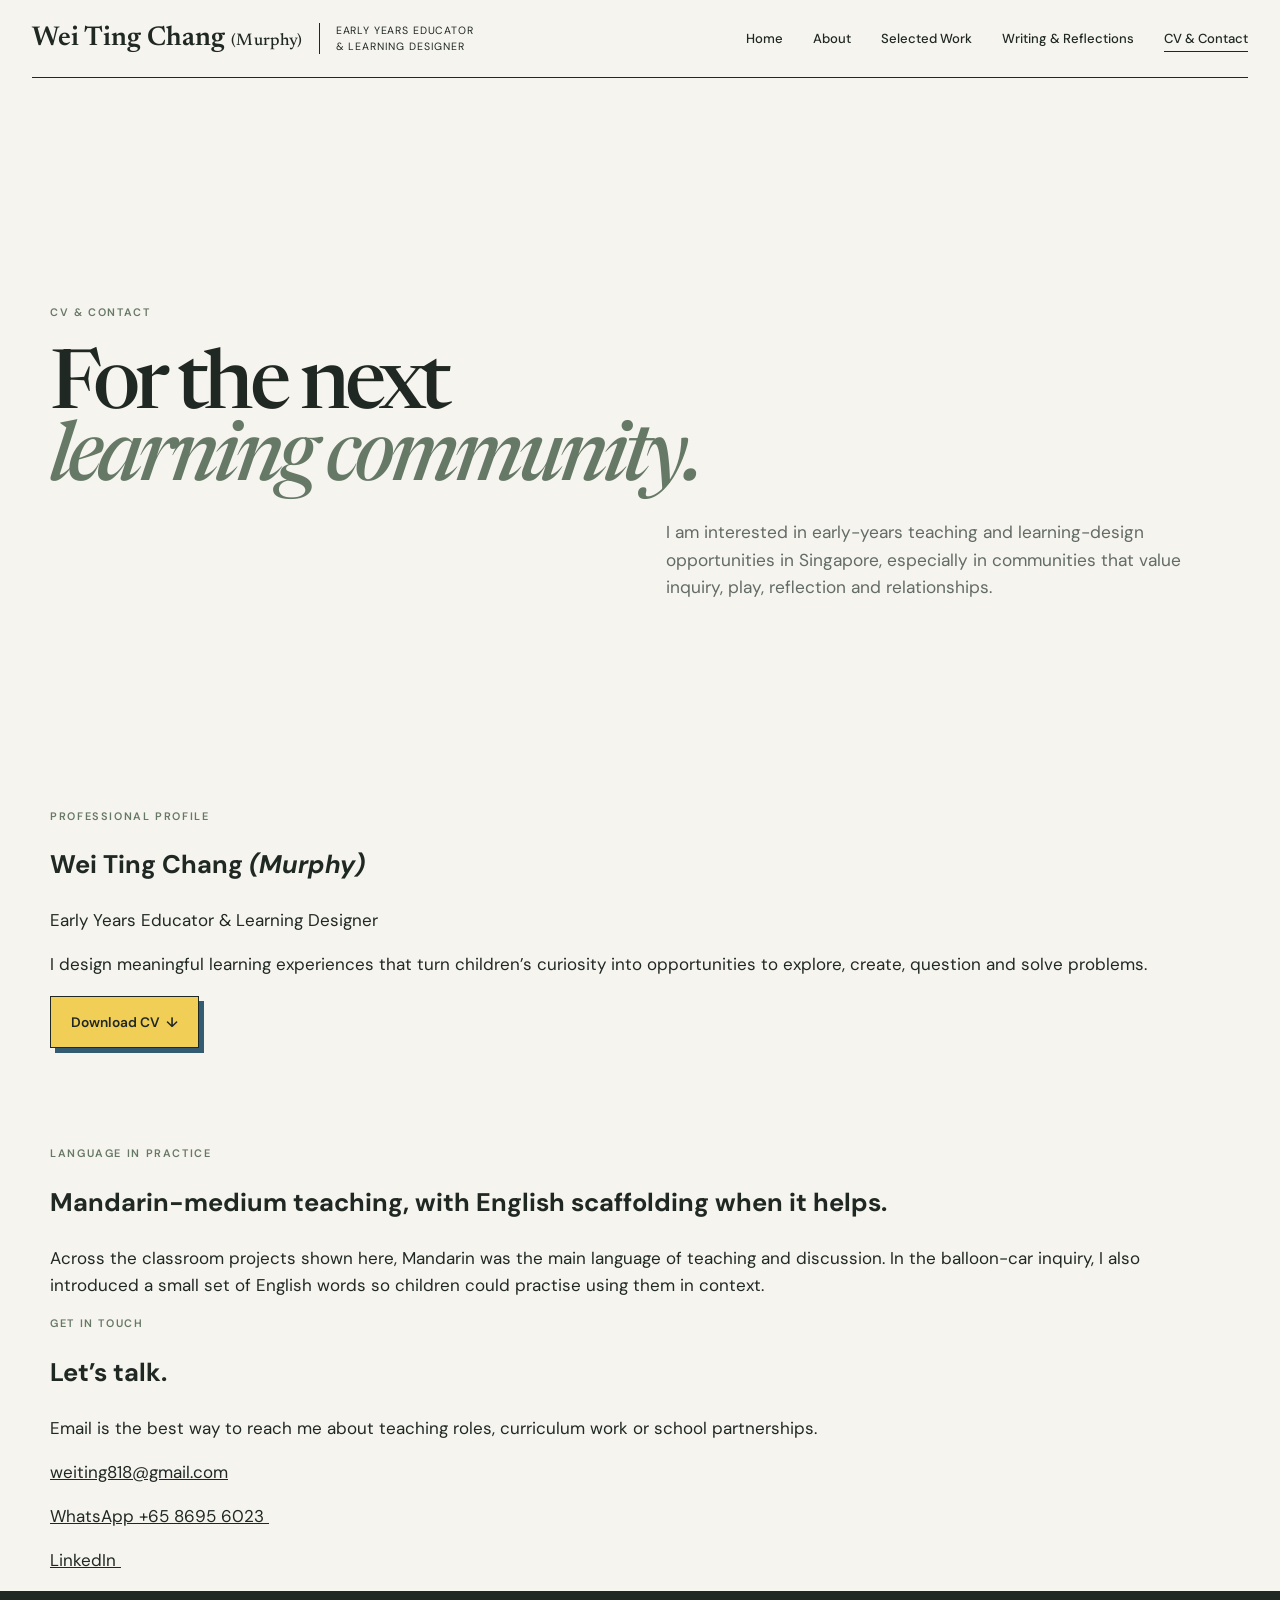
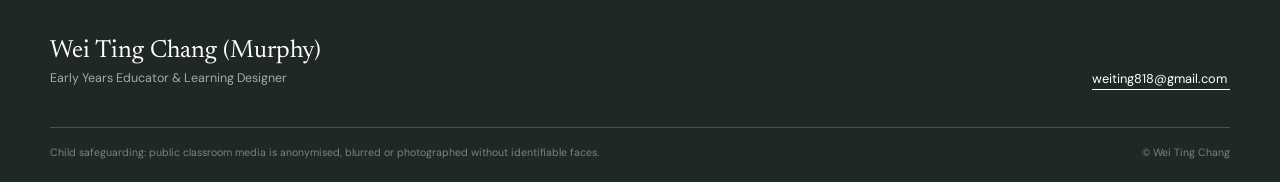
==== cv-contact.html @ 6008c0e2 "Publish reviewed portfolio website" ====
<!doctype html>
<html lang="en">
  <head>
    <meta charset="UTF-8" /><meta name="viewport" content="width=device-width, initial-scale=1.0" />
    <meta name="description" content="CV and contact details for Wei Ting Chang (Murphy), Early Years Educator and Learning Designer." />
    <title>CV &amp; Contact | Wei Ting Chang (Murphy)</title>
    <link rel="preconnect" href="https://fonts.googleapis.com" /><link rel="preconnect" href="https://fonts.gstatic.com" crossorigin />
    <link href="https://fonts.googleapis.com/css2?family=DM+Sans:wght@400;500;600&amp;family=Newsreader:opsz,wght@6..72,500;6..72,600&amp;display=swap" rel="stylesheet" /><link rel="stylesheet" href="work.css?v=20261008-2" /><link rel="stylesheet" href="sticky-nav.css?v=20260925-14" />
      <script src="mobile-nav.js?v=20260925-1" defer></script>
  </head>
  <body>
    <a class="skip-link" href="#main-content">Skip to main content</a>
    <header class="site-header"><a class="brand" href="index.html" aria-label="Wei Ting Chang, home"><span>Wei Ting Chang <i>(Murphy)</i></span><small>Early Years Educator<br />&amp; Learning Designer</small></a><nav class="desktop-nav" aria-label="Primary navigation"><a href="index.html">Home</a><a href="about.html">About</a><a href="work.html">Selected Work</a><a href="writing.html">Writing &amp; Reflections</a><a href="cv-contact.html" aria-current="page">CV &amp; Contact</a></nav><div class="mobile-nav"><button class="mobile-nav-toggle" type="button" aria-expanded="false" aria-controls="mobile-menu">Menu</button><button class="mobile-nav-overlay" type="button" aria-label="Close menu"></button><nav id="mobile-menu" aria-label="Mobile navigation" hidden><a href="index.html">Home</a><a href="about.html">About</a><a href="work.html">Selected Work</a><a href="writing.html">Writing &amp; Reflections</a><a href="cv-contact.html" aria-current="page">CV &amp; Contact</a></nav></div></header>
    <main id="main-content"><section class="work-hero page-shell"><p class="eyebrow">CV &amp; CONTACT</p><h1>For the next<br /><em>learning community.</em></h1><p class="hero-deck">I am interested in early-years teaching and learning-design opportunities in Singapore, especially in communities that value inquiry, play, reflection and relationships.</p></section><section class="case-study page-shell"><div class="case-copy"><p class="section-label">PROFESSIONAL PROFILE</p><h2>Wei Ting Chang <em>(Murphy)</em></h2><p>Early Years Educator &amp; Learning Designer</p><p>I design meaningful learning experiences that turn children’s curiosity into opportunities to explore, create, question and solve problems.</p><a class="paper-button" href="WEI_TING_CHANG_CV.pdf" download>Download CV <span class="download-arrow" aria-hidden="true">↓</span></a></div></section><section class="case-study page-shell cv-contact-section"><div class="case-copy"><p class="section-label">LANGUAGE IN PRACTICE</p><h2>Mandarin-medium teaching, with English scaffolding when it helps.</h2><p>Across the classroom projects shown here, Mandarin was the main language of teaching and discussion. In the balloon-car inquiry, I also introduced a small set of English words so children could practise using them in context.</p></div><div class="case-copy"><p class="section-label">GET IN TOUCH</p><h2>Let’s talk.</h2><p>Email is the best way to reach me about teaching roles, curriculum work or school partnerships.</p><p><a href="mailto:weiting818@gmail.com">weiting818@gmail.com</a></p><p><a href="https://wa.me/6586956023" target="_blank" rel="noreferrer">WhatsApp +65 8695 6023 <span aria-hidden="true">↗</span></a></p><p><a href="https://www.linkedin.com/in/wei-ting-chang-b0570837a" target="_blank" rel="noreferrer">LinkedIn <span aria-hidden="true">↗</span></a></p></div></section></main>
    <footer class="site-footer"><div class="page-shell footer-row"><div><p class="footer-name">Wei Ting Chang <span>(Murphy)</span></p><p>Early Years Educator &amp; Learning Designer</p></div><a href="mailto:weiting818@gmail.com">weiting818@gmail.com <span aria-hidden="true">↗</span></a></div><div class="page-shell footer-meta"><p>Child safeguarding: public classroom media is anonymised, blurred or photographed without identifiable faces.</p><p>© Wei Ting Chang</p></div></footer>
  </body>
</html>
---- work.css ----
:root{--paper:#f5f4ee;--ink:#202824;--muted:#626b66;--moss:#667866;--field:#e7ebe5;--blue:#335b72;--line:rgba(32,40,36,.25);--serif:"Newsreader",Georgia,serif;--sans:"DM Sans",Arial,sans-serif;--hand:"Caveat","Segoe Print",cursive}
*{box-sizing:border-box}html{scroll-behavior:smooth}body{margin:0;background:var(--paper);color:var(--ink);font:17px/1.6 var(--sans);text-rendering:optimizeLegibility}a{color:inherit}.page-shell{width:min(1180px,calc(100% - 64px));margin-inline:auto}.skip-link{position:fixed;z-index:10;top:12px;left:16px;padding:10px 14px;background:var(--ink);color:white;transform:translateY(-150%)}.skip-link:focus{transform:none}
/* Use one quiet, vector-like external-link mark everywhere. Text glyphs such as ↗ vary by platform. */
span[aria-hidden="true"]:only-child{display:inline-block;width:.82em;height:.82em;margin-inline-start:.16em;vertical-align:-.06em;font-size:0;background:currentColor;-webkit-mask:url("data:image/svg+xml,%3Csvg xmlns='http://www.w3.org/2000/svg' viewBox='0 0 24 24'%3E%3Cpath d='M5 19 19 5M9 5h10v10' fill='none' stroke='black' stroke-width='2.2' stroke-linecap='round' stroke-linejoin='round'/%3E%3C/svg%3E") center/contain no-repeat;mask:url("data:image/svg+xml,%3Csvg xmlns='http://www.w3.org/2000/svg' viewBox='0 0 24 24'%3E%3Cpath d='M5 19 19 5M9 5h10v10' fill='none' stroke='black' stroke-width='2.2' stroke-linecap='round' stroke-linejoin='round'/%3E%3C/svg%3E") center/contain no-repeat}
.download-arrow{display:inline!important;width:auto!important;height:auto!important;margin-inline-start:.2em!important;vertical-align:baseline!important;font-size:inherit!important;background:none!important;-webkit-mask:none!important;mask:none!important}
.site-header{width:min(1320px,calc(100% - 64px));min-height:76px;margin-inline:auto;display:flex;align-items:center;justify-content:space-between;border-bottom:1px solid var(--ink)}.brand{display:flex;align-items:center;gap:17px;text-decoration:none}.brand span{font:600 1.65rem/1 var(--serif)}.brand span i{color:var(--ink);font-size:.62em;font-style:normal;font-weight:500;letter-spacing:.02em}.brand small{padding-left:17px;border-left:1px solid var(--ink);font-size:.61rem;letter-spacing:.08em;line-height:1.25}.desktop-nav{display:flex;gap:28px;font-size:.76rem;font-weight:500}.desktop-nav a{text-decoration:none}.desktop-nav a[aria-current=page]{text-decoration:underline;text-underline-offset:8px}.mobile-nav{display:none}.eyebrow,.section-label{color:var(--moss);font-size:.68rem;font-weight:600;letter-spacing:.15em;line-height:1.4}
.work-hero{min-height:clamp(520px,calc(100svh - 76px),720px);display:flex;flex-direction:column;justify-content:center;padding:clamp(64px,7vw,96px) 0 70px}.work-hero h1{max-width:850px;margin:22px 0 22px;font:500 clamp(3.6rem,6.4vw,6.8rem)/.88 var(--serif);letter-spacing:-.06em}.work-hero h1 em{color:var(--moss);font-style:italic}.hero-deck{max-width:47ch;margin:0 0 0 auto;color:var(--muted);font-size:1.08rem}
.work-index{display:grid;gap:24px;padding-bottom:110px}.project-card{display:grid;grid-template-columns:minmax(0,1.15fr) minmax(280px,.85fr);gap:clamp(34px,7vw,96px);align-items:center;padding:28px;text-decoration:none;border:1px solid var(--line);background:rgba(231,235,229,.52)}.project-card--featured{background:var(--field);transition:transform 220ms ease,box-shadow 220ms ease}.project-card--featured:hover{transform:translateY(-5px);box-shadow:10px 10px 0 rgba(32,40,36,.13)}.project-card__image{padding:12px;background:#fff;transform:rotate(-1deg)}.project-card__image img{width:100%;aspect-ratio:1.7;object-fit:cover}.project-card__copy h2,.project-card--coming h2{margin:20px 0 14px;font:500 clamp(2.8rem,5vw,5.2rem)/.9 var(--serif);letter-spacing:-.055em}.project-card__copy>p:not(.section-label),.project-card--coming p:not(.section-label){max-width:48ch;color:var(--muted)}.project-link{display:inline-block;margin-top:18px;color:var(--moss);font-size:.78rem;font-weight:600;text-underline-offset:6px}.project-card--coming{grid-template-columns:1fr auto;min-height:190px;background:transparent}.project-card--coming h2{font-size:clamp(2.3rem,4vw,4.2rem)}.project-status{align-self:start;padding:8px 10px;border:1px solid var(--line);color:var(--muted);font-size:.64rem;font-weight:600;letter-spacing:.08em;text-transform:uppercase}
.case-hero{padding:clamp(64px,8vw,108px) 0 72px}.case-hero h1{max-width:900px;margin:24px 0 22px;font:500 clamp(3.8rem,6.8vw,7rem)/.86 var(--serif);letter-spacing:-.065em}.case-hero h1 em{color:var(--moss);font-style:italic}.case-hero .hero-deck{margin:0 0 28px}.case-meta{display:flex;flex-wrap:wrap;gap:9px 26px;padding:16px 0;border-top:1px solid var(--line);border-bottom:1px solid var(--line);color:var(--muted);font-size:.72rem}.case-cover{margin:52px 0 18px;padding:14px 14px 40px;background:#fff;box-shadow:12px 12px 0 var(--field);transform:rotate(-.7deg)}.case-cover img{width:100%;max-height:560px;object-fit:cover}.case-cover figcaption,.photo figcaption{margin-top:12px;font:1.25rem/1.1 var(--hand)}.case-back{font-size:.8rem;text-underline-offset:6px}
.case-section{display:grid;grid-template-columns:minmax(180px,.35fr) minmax(0,1fr);gap:clamp(44px,9vw,128px);padding:92px 0;border-top:1px solid var(--line)}.case-section>div:last-child>h2,.case-section--dark h2{max-width:800px;margin:0 0 24px;font:500 clamp(2.8rem,5vw,5.4rem)/.91 var(--serif);letter-spacing:-.055em}.case-section p{max-width:680px;color:var(--muted)}.field-note{margin:32px 0;padding:22px 24px;background:var(--field);border-left:3px solid var(--moss)}.field-note span,.problem-grid article>span{display:block;margin-bottom:10px;color:var(--moss);font-size:.62rem;font-weight:600;letter-spacing:.13em}.field-note p{margin:0}.video-frame{margin-top:36px;padding:12px;background:var(--ink);color:white}.video-frame video{display:block;width:100%;max-height:460px;background:#101513}.video-frame small{display:block;padding:10px 4px 0;color:rgba(255,255,255,.65);font-size:.66rem}.video-frame--light{background:var(--field);color:var(--ink)}.video-frame--light small{color:var(--muted)}.case-section--dark{display:block;max-width:none;padding:92px max(32px,calc((100% - 1180px)/2));background:var(--ink);color:white}.case-section--dark p{color:rgba(255,255,255,.7)}.case-section--dark .eyebrow{color:#c7d5c3}.air-sequence{display:flex;flex-wrap:wrap;align-items:center;gap:11px;margin:30px 0 34px;color:var(--moss);font:1.28rem var(--hand)}.air-sequence i{font-family:var(--sans);font-style:normal;color:var(--muted)}.photo{margin:34px 0;padding:12px 12px 34px;background:white;box-shadow:8px 8px 0 var(--field)}.photo img{width:100%;max-height:510px;object-fit:cover}.assembly-comparison,.problem-grid,.photo-grid{display:grid;grid-template-columns:repeat(2,minmax(0,1fr));gap:22px;margin:34px 0}.assembly-comparison figure,.problem-grid article{margin:0}.comparison-image{padding:10px;background:#fff}.comparison-image img{width:100%;aspect-ratio:1.35;object-fit:cover}.assembly-comparison figcaption{padding-top:13px}.assembly-comparison figcaption span{display:block;color:var(--moss);font-size:.6rem;font-weight:600;letter-spacing:.12em}.assembly-comparison figcaption strong{display:block;margin-top:5px;font:500 1.25rem/1.1 var(--serif)}.assembly-comparison figcaption p{margin:9px 0 0;font-size:.85rem}.problem-grid article{padding:22px;background:var(--field)}.problem-grid h3{margin:0 0 12px;font:500 2rem/1 var(--serif)}.problem-grid p{margin-bottom:0}.photo-grid{align-items:start}.photo-grid .photo{margin:0}.evidence-list--bullets{padding:0 0 0 22px}.evidence-list--bullets li{margin-bottom:13px;color:var(--muted)}.case-quote{max-width:690px;margin:42px 0;padding:24px 28px;border-left:3px solid var(--moss);font:italic 1.5rem/1.2 var(--serif)}.case-note{padding-top:20px;border-top:1px solid var(--line);font-size:.75rem!important}
.next-step{padding:86px 0 122px;border-top:1px solid var(--line)}.next-step h2{max-width:800px;margin:24px 0 32px;font:500 clamp(2.8rem,4.5vw,5rem)/.95 var(--serif);letter-spacing:-.05em}.paper-button{display:inline-block;padding:14px 20px;background:#f1cf57;border:1px solid var(--ink);box-shadow:5px 5px 0 var(--blue);font-size:.86rem;font-weight:600;text-decoration:none}
.site-footer{padding:48px 0 20px;background:var(--ink);color:white}.footer-row{display:flex;justify-content:space-between;gap:48px;align-items:end;padding-bottom:38px}.footer-row p{margin:0;color:rgba(255,255,255,.6);font-size:.78rem}.footer-name{margin-bottom:5px!important;color:#fff!important;font:1.55rem var(--serif)!important}.footer-row a{font-size:.8rem;text-underline-offset:6px}.footer-meta{display:flex;justify-content:space-between;gap:36px;padding-top:17px;border-top:1px solid rgba(255,255,255,.19);color:rgba(255,255,255,.42);font-size:.66rem}.footer-meta p{margin:0}
@media(max-width:760px){.page-shell,.site-header{width:calc(100% - 32px)}.site-header{min-height:74px}.brand small,.desktop-nav{display:none}.mobile-nav{display:block}.work-hero{padding:58px 0 62px}.work-hero h1{font-size:clamp(2.75rem,11vw,4.35rem);line-height:.94}.hero-deck{margin:0;font-size:1rem;line-height:1.55}.project-card,.project-card--coming{grid-template-columns:1fr;padding:20px}.project-card--coming{min-height:0}.project-status{justify-self:start}.project-card__copy h2,.project-card--coming h2{font-size:clamp(2rem,8vw,3rem);line-height:.98}.case-hero{padding:54px 0 54px}.case-hero h1{font-size:clamp(2.75rem,11vw,4.45rem);line-height:.94}.case-cover{margin-top:32px}.case-section{grid-template-columns:1fr;gap:20px;padding:54px 0}.case-section>div:last-child>h2,.case-section--dark h2{font-size:clamp(2.05rem,8vw,2.85rem)}.case-section--dark{padding:54px 16px}.assembly-comparison,.problem-grid,.photo-grid{grid-template-columns:1fr}.air-sequence{gap:8px}.case-meta{gap:8px 16px}.next-step{padding:58px 0 70px}.next-step h2{font-size:clamp(2.05rem,8vw,2.8rem)}.footer-row,.footer-meta{flex-direction:column;align-items:flex-start;gap:22px}}

/* Desktop case hero: keep each case overview readable in one opening screen. */
@media(min-width:761px){
  .case-hero{
    min-height:min(650px,calc(100svh - 76px));
    display:grid;
    grid-template-columns:minmax(0,1fr) minmax(360px,.92fr);
    column-gap:clamp(42px,6vw,88px);
    align-items:center;
    padding:clamp(52px,6vw,78px) 0 56px;
  }
  .case-hero>.eyebrow,.case-hero>h1,.case-hero>.hero-deck,.case-hero>.case-meta,.case-hero>.case-back{grid-column:1}
  .case-hero>.case-cover{grid-column:2;grid-row:1 / span 5;align-self:center;width:100%;max-width:none;margin:0}
  .case-hero h1{font-size:clamp(3.4rem,6vw,6rem)}
  .case-hero .hero-deck{max-width:52ch}
  .case-cover{padding:10px 10px 28px;transform:rotate(-.35deg)}
  .case-cover img{max-height:min(45vh,440px)}
}

/* Professional learning: a quiet editorial list rather than certificate tiles. */
.professional-learning{padding:88px 0 104px;border-top:1px solid var(--line)}
.professional-learning__intro{display:grid;grid-template-columns:minmax(180px,.38fr) minmax(0,1fr);column-gap:clamp(44px,9vw,128px);align-items:end;margin-bottom:48px}
.professional-learning__intro h2{max-width:760px;margin:0 0 18px;font:500 clamp(2.8rem,5vw,5.2rem)/.92 var(--serif);letter-spacing:-.055em}
.professional-learning__intro h2 em{color:var(--moss);font-style:italic}
.professional-learning__intro>p:last-child{max-width:48ch;margin:0;color:var(--muted)}
.learning-list{border-top:1px solid var(--line)}
.learning-item{display:grid;grid-template-columns:minmax(48px,.22fr) minmax(0,1fr);gap:clamp(24px,5vw,72px);padding:30px 0 34px;border-bottom:1px solid var(--line)}
.learning-item__index{margin:4px 0 0;color:var(--moss);font:600 .7rem var(--sans);letter-spacing:.12em}
.learning-item h3{margin:0 0 8px;font:500 clamp(1.5rem,2.2vw,2.2rem)/1.05 var(--serif);letter-spacing:-.025em}
.learning-item__meta{margin:0 0 15px;color:var(--muted);font-size:.78rem}
.learning-item ul{display:flex;flex-wrap:wrap;gap:6px 28px;margin:0;padding:0;list-style:none;color:var(--muted);font-size:.86rem}
.learning-item li{max-width:31ch;position:relative;padding-left:15px}
.learning-item li::before{content:'•';position:absolute;left:0;color:var(--moss)}
.cv-contact-section{padding-top:88px}
@media(max-width:760px){
  .professional-learning{padding:64px 0 76px}
  .professional-learning__intro{display:block;margin-bottom:34px}
  .professional-learning__intro h2{font-size:clamp(2.4rem,10vw,3.4rem);margin-top:16px}
  .learning-item{grid-template-columns:34px minmax(0,1fr);gap:12px;padding:24px 0 28px}
  .learning-item h3{font-size:1.55rem}
  .learning-item ul{display:block;font-size:.86rem}
  .learning-item li{margin-top:7px}
  .cv-contact-section{padding-top:56px}
}
---- sticky-nav.css ----
/* Keep the shared portfolio navigation visible while reading long pages. */
.site-header {
  position: sticky;
  top: 0;
  z-index: 50;
  background: var(--paper);
}

/* Shared header scale: keep every section of the portfolio in the same visual system. */
.site-header,
.fruit-story .site-header {
  width: min(1280px, calc(100% - 64px)) !important;
  min-height: 78px !important;
  margin-inline: auto !important;
  display: flex;
  align-items: center;
  justify-content: space-between;
  padding-inline: 0 !important;
  border-bottom: 1px solid var(--ink) !important;
  box-shadow: none;
  overflow: visible;
  isolation: isolate;
}
.site-header::before { content:""; position:absolute; z-index:-1; inset:0 -100vw; background:var(--paper); pointer-events:none; }
.site-header .brand { display: flex; align-items: center; gap: 16px; text-decoration: none; }
.site-header .brand span { font: 600 1.7rem/1 var(--serif); }
.site-header .brand span i { color: var(--ink); font-size: .62em; font-style: normal; font-weight: 500; letter-spacing: .02em; }
.site-header .brand small { padding-left: 16px; border-left: 1px solid var(--ink); color: inherit; font-size: .66rem; letter-spacing: .08em; line-height: 1.45; text-transform: uppercase; }
.site-header .desktop-nav { display: flex; align-items: center; gap: 30px; flex: 0 0 auto; white-space: nowrap; font-size: .82rem; font-weight: 500; line-height: 1; }
.site-header .desktop-nav a { display: inline-flex; align-items: center; min-height: 32px; font-size: inherit; letter-spacing: 0; text-decoration-thickness: 1px; text-underline-offset: 8px; }
.site-header .mobile-nav { display: none; }

@media(max-width:920px){
  body { padding-top:76px; }
  .site-header,
  .fruit-story .site-header { position:fixed !important; top:0; left:16px; right:16px; width:auto !important; min-height: 76px !important; margin-inline:0 !important; padding-inline: 0 !important; }
  .site-header .brand small,.site-header .desktop-nav { display:none; }
  .site-header .brand span { font-size:1.42rem; }
  .site-header .mobile-nav { position:relative; display:block; }
  .site-header .mobile-nav-toggle { position:relative; z-index:72; display:inline-flex; align-items:center; justify-content:center; min-width:88px; min-height:44px; padding:0 14px; cursor:pointer; border:1px solid var(--ink); background:var(--paper); color:var(--ink); font:600 .78rem/1 var(--sans); letter-spacing:.05em; text-transform:uppercase; touch-action:manipulation; -webkit-tap-highlight-color:transparent; }
  .site-header .mobile-nav-toggle:focus-visible { outline:2px solid var(--moss); outline-offset:3px; }
  .site-header .mobile-nav-overlay { position:fixed; z-index:60; inset:0; display:block; width:100%; height:100%; padding:0; border:0; background:rgba(32,40,36,.22); opacity:0; pointer-events:none; cursor:default; transition:opacity 180ms ease; }
  .site-header .mobile-nav nav { position:fixed; z-index:70; inset:0 0 0 auto; width:min(68vw,420px); height:100dvh; display:flex; flex-direction:column; align-items:stretch; gap:4px; overflow-y:auto; overscroll-behavior:contain; padding:calc(96px + env(safe-area-inset-top)) 24px calc(32px + env(safe-area-inset-bottom)); background:var(--paper); border-left:1px solid var(--ink); box-shadow:-16px 0 32px rgba(32,40,36,.12); }
  .site-header .mobile-nav nav[hidden], .site-header .mobile-nav-overlay[hidden] { display:none !important; }
  .site-header .mobile-nav.is-open .mobile-nav-overlay { opacity:1; pointer-events:auto; }
  .site-header .mobile-nav.is-open .mobile-nav-toggle { position:fixed; z-index:72; top:calc(14px + env(safe-area-inset-top)); right:16px; min-width:52px; width:52px; padding:0; font-size:0; }
  .site-header .mobile-nav.is-open .mobile-nav-toggle::after { content:"×"; font:400 2.2rem/1 var(--sans); }
  .site-header .mobile-nav nav a { position:relative; display:flex; align-items:center; min-height:48px; padding:11px 10px; border-bottom:1px solid var(--line); background:transparent; color:var(--ink); font:500 1.08rem/1.15 var(--sans); letter-spacing:-.015em; text-decoration:none; touch-action:manipulation; -webkit-tap-highlight-color:transparent; transition:background 180ms ease, color 180ms ease, padding-left 180ms ease; }
  .site-header .mobile-nav nav a:focus-visible,.site-header .mobile-nav nav a:hover { padding-left:18px; background:linear-gradient(90deg,rgba(231,235,229,.96),rgba(231,235,229,0)); color:var(--ink); outline:2px solid var(--moss); outline-offset:-2px; }
  .site-header .mobile-nav nav a[aria-current="page"] { color:var(--moss); }
  .site-header .mobile-nav nav a:active { padding-left:14px; }
}

@media(max-width:920px){ html.menu-is-open, html.menu-is-open body { overflow:hidden; } }
@media(prefers-reduced-motion:reduce){ .site-header .mobile-nav-overlay { transition:none; } }

/* Shared page-entry motion for pages that do not use the Home/About scripts. */
@keyframes portfolio-page-enter { from { opacity: 0; transform: translateY(18px); } to { opacity: 1; transform: translateY(0); } }
.work-hero,.case-hero,.notebook-hero,.post-shell { animation: portfolio-page-enter 720ms cubic-bezier(.2,.8,.25,1) both; }
@media(prefers-reduced-motion:reduce){.work-hero,.case-hero,.notebook-hero,.post-shell{animation:none}}
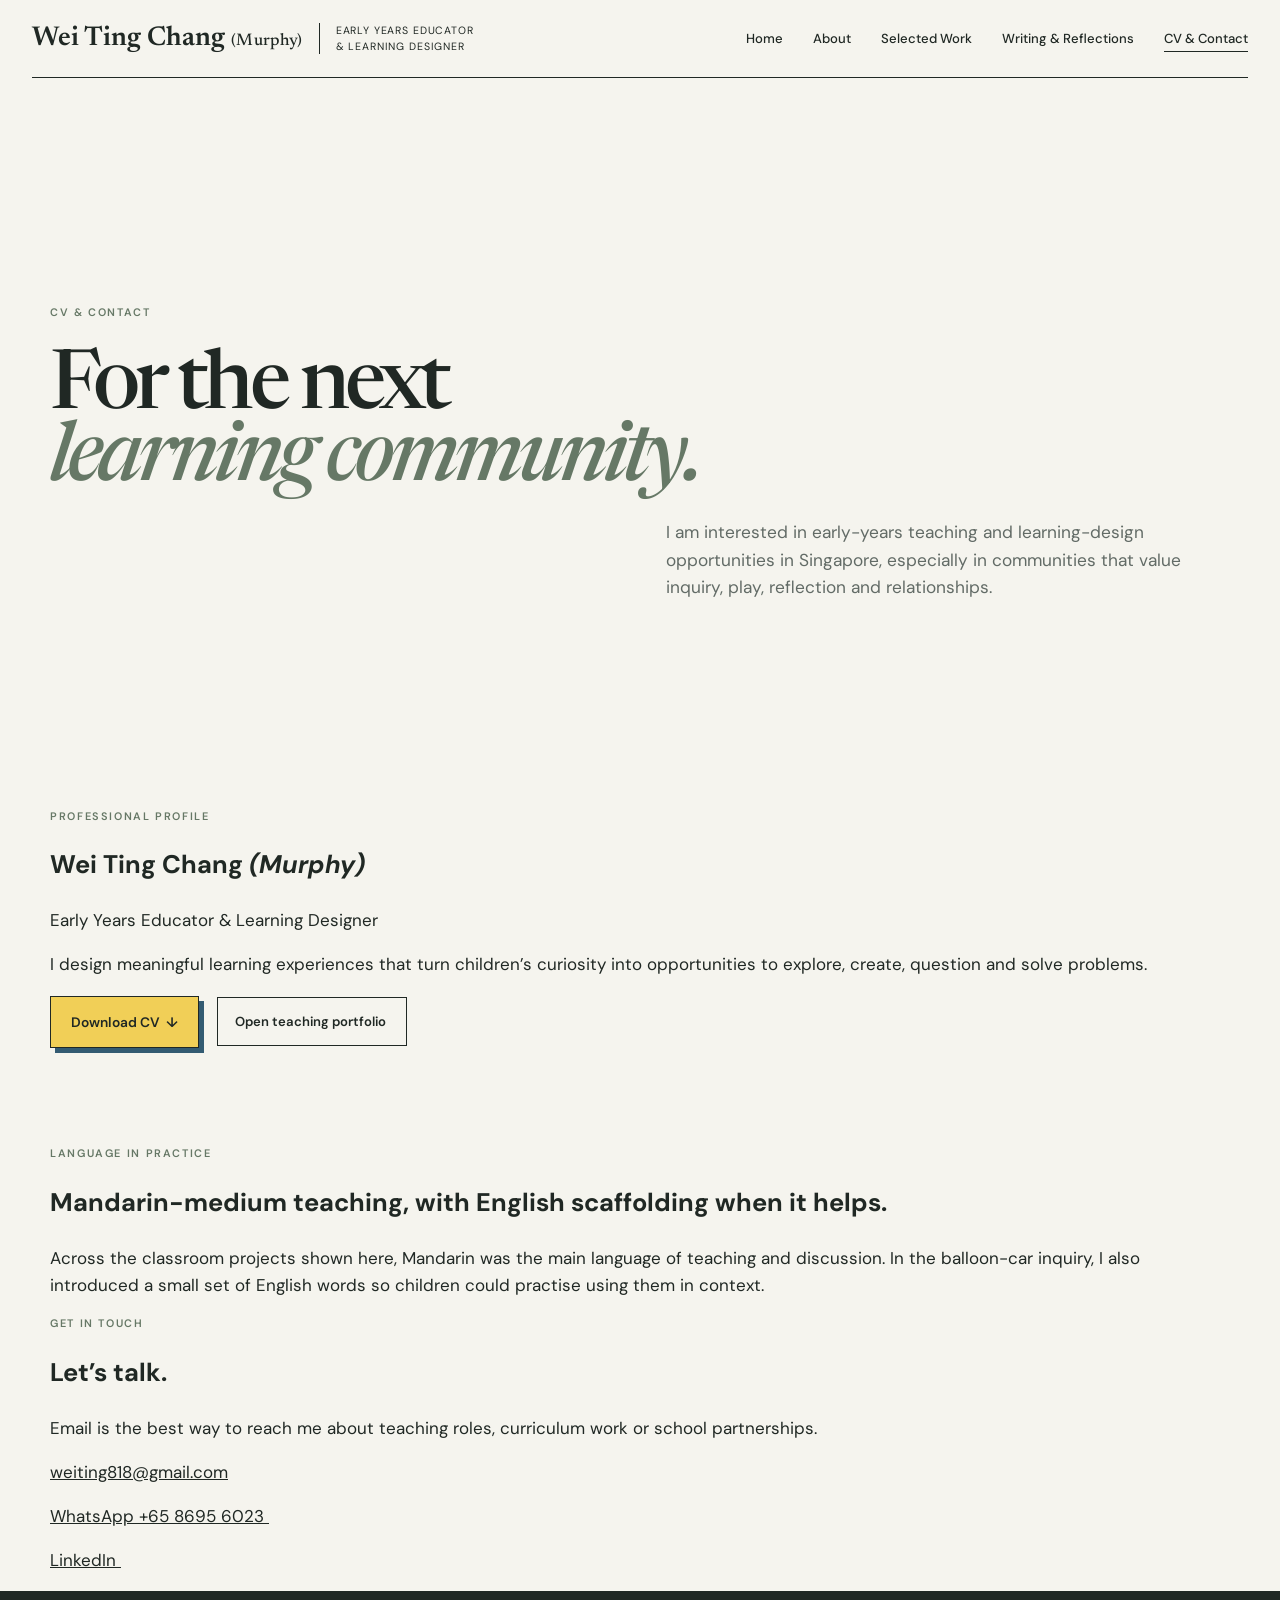
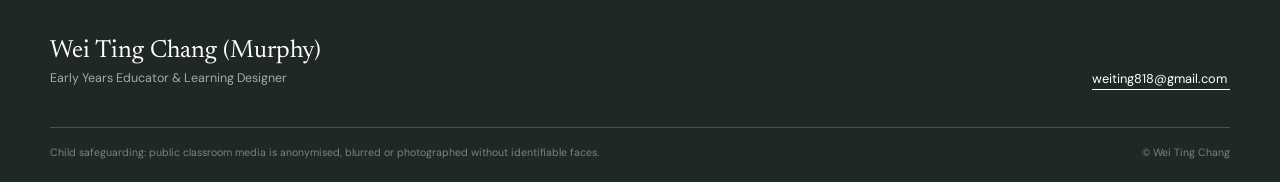
==== commit dad3c090: "Update CV and refine writing page layout" ====
--- a/cv-contact.html
+++ b/cv-contact.html
@@ -11,7 +11,7 @@
   <body>
     <a class="skip-link" href="#main-content">Skip to main content</a>
     <header class="site-header"><a class="brand" href="index.html" aria-label="Wei Ting Chang, home"><span>Wei Ting Chang <i>(Murphy)</i></span><small>Early Years Educator<br />&amp; Learning Designer</small></a><nav class="desktop-nav" aria-label="Primary navigation"><a href="index.html">Home</a><a href="about.html">About</a><a href="work.html">Selected Work</a><a href="writing.html">Writing &amp; Reflections</a><a href="cv-contact.html" aria-current="page">CV &amp; Contact</a></nav><div class="mobile-nav"><button class="mobile-nav-toggle" type="button" aria-expanded="false" aria-controls="mobile-menu">Menu</button><button class="mobile-nav-overlay" type="button" aria-label="Close menu"></button><nav id="mobile-menu" aria-label="Mobile navigation" hidden><a href="index.html">Home</a><a href="about.html">About</a><a href="work.html">Selected Work</a><a href="writing.html">Writing &amp; Reflections</a><a href="cv-contact.html" aria-current="page">CV &amp; Contact</a></nav></div></header>
-    <main id="main-content"><section class="work-hero page-shell"><p class="eyebrow">CV &amp; CONTACT</p><h1>For the next<br /><em>learning community.</em></h1><p class="hero-deck">I am interested in early-years teaching and learning-design opportunities in Singapore, especially in communities that value inquiry, play, reflection and relationships.</p></section><section class="case-study page-shell"><div class="case-copy"><p class="section-label">PROFESSIONAL PROFILE</p><h2>Wei Ting Chang <em>(Murphy)</em></h2><p>Early Years Educator &amp; Learning Designer</p><p>I design meaningful learning experiences that turn children’s curiosity into opportunities to explore, create, question and solve problems.</p><a class="paper-button" href="WEI_TING_CHANG_CV.pdf" download>Download CV <span class="download-arrow" aria-hidden="true">↓</span></a></div></section><section class="case-study page-shell cv-contact-section"><div class="case-copy"><p class="section-label">LANGUAGE IN PRACTICE</p><h2>Mandarin-medium teaching, with English scaffolding when it helps.</h2><p>Across the classroom projects shown here, Mandarin was the main language of teaching and discussion. In the balloon-car inquiry, I also introduced a small set of English words so children could practise using them in context.</p></div><div class="case-copy"><p class="section-label">GET IN TOUCH</p><h2>Let’s talk.</h2><p>Email is the best way to reach me about teaching roles, curriculum work or school partnerships.</p><p><a href="mailto:weiting818@gmail.com">weiting818@gmail.com</a></p><p><a href="https://wa.me/6586956023" target="_blank" rel="noreferrer">WhatsApp +65 8695 6023 <span aria-hidden="true">↗</span></a></p><p><a href="https://www.linkedin.com/in/wei-ting-chang-b0570837a" target="_blank" rel="noreferrer">LinkedIn <span aria-hidden="true">↗</span></a></p></div></section></main>
+    <main id="main-content"><section class="work-hero page-shell"><p class="eyebrow">CV &amp; CONTACT</p><h1>For the next<br /><em>learning community.</em></h1><p class="hero-deck">I am interested in early-years teaching and learning-design opportunities in Singapore, especially in communities that value inquiry, play, reflection and relationships.</p></section><section class="case-study page-shell"><div class="case-copy"><p class="section-label">PROFESSIONAL PROFILE</p><h2>Wei Ting Chang <em>(Murphy)</em></h2><p>Early Years Educator &amp; Learning Designer</p><p>I design meaningful learning experiences that turn children’s curiosity into opportunities to explore, create, question and solve problems.</p><div class="profile-actions"><a class="paper-button" href="WEI_TING_CHANG_CV.pdf" download>Download CV <span class="download-arrow" aria-hidden="true">↓</span></a><a class="portfolio-link" href="Murphy_Chang_Teaching_Portfolio.pdf" target="_blank" rel="noreferrer">Open teaching portfolio <span aria-hidden="true">↗</span></a></div></div></section><section class="case-study page-shell cv-contact-section"><div class="case-copy"><p class="section-label">LANGUAGE IN PRACTICE</p><h2>Mandarin-medium teaching, with English scaffolding when it helps.</h2><p>Across the classroom projects shown here, Mandarin was the main language of teaching and discussion. In the balloon-car inquiry, I also introduced a small set of English words so children could practise using them in context.</p></div><div class="case-copy"><p class="section-label">GET IN TOUCH</p><h2>Let’s talk.</h2><p>Email is the best way to reach me about teaching roles, curriculum work or school partnerships.</p><p><a href="mailto:weiting818@gmail.com">weiting818@gmail.com</a></p><p><a href="https://wa.me/6586956023" target="_blank" rel="noreferrer">WhatsApp +65 8695 6023 <span aria-hidden="true">↗</span></a></p><p><a href="https://www.linkedin.com/in/wei-ting-chang-b0570837a" target="_blank" rel="noreferrer">LinkedIn <span aria-hidden="true">↗</span></a></p></div></section></main>
     <footer class="site-footer"><div class="page-shell footer-row"><div><p class="footer-name">Wei Ting Chang <span>(Murphy)</span></p><p>Early Years Educator &amp; Learning Designer</p></div><a href="mailto:weiting818@gmail.com">weiting818@gmail.com <span aria-hidden="true">↗</span></a></div><div class="page-shell footer-meta"><p>Child safeguarding: public classroom media is anonymised, blurred or photographed without identifiable faces.</p><p>© Wei Ting Chang</p></div></footer>
   </body>
 </html>
--- a/work.css
+++ b/work.css
@@ -9,6 +9,7 @@
 .case-hero{padding:clamp(64px,8vw,108px) 0 72px}.case-hero h1{max-width:900px;margin:24px 0 22px;font:500 clamp(3.8rem,6.8vw,7rem)/.86 var(--serif);letter-spacing:-.065em}.case-hero h1 em{color:var(--moss);font-style:italic}.case-hero .hero-deck{margin:0 0 28px}.case-meta{display:flex;flex-wrap:wrap;gap:9px 26px;padding:16px 0;border-top:1px solid var(--line);border-bottom:1px solid var(--line);color:var(--muted);font-size:.72rem}.case-cover{margin:52px 0 18px;padding:14px 14px 40px;background:#fff;box-shadow:12px 12px 0 var(--field);transform:rotate(-.7deg)}.case-cover img{width:100%;max-height:560px;object-fit:cover}.case-cover figcaption,.photo figcaption{margin-top:12px;font:1.25rem/1.1 var(--hand)}.case-back{font-size:.8rem;text-underline-offset:6px}
 .case-section{display:grid;grid-template-columns:minmax(180px,.35fr) minmax(0,1fr);gap:clamp(44px,9vw,128px);padding:92px 0;border-top:1px solid var(--line)}.case-section>div:last-child>h2,.case-section--dark h2{max-width:800px;margin:0 0 24px;font:500 clamp(2.8rem,5vw,5.4rem)/.91 var(--serif);letter-spacing:-.055em}.case-section p{max-width:680px;color:var(--muted)}.field-note{margin:32px 0;padding:22px 24px;background:var(--field);border-left:3px solid var(--moss)}.field-note span,.problem-grid article>span{display:block;margin-bottom:10px;color:var(--moss);font-size:.62rem;font-weight:600;letter-spacing:.13em}.field-note p{margin:0}.video-frame{margin-top:36px;padding:12px;background:var(--ink);color:white}.video-frame video{display:block;width:100%;max-height:460px;background:#101513}.video-frame small{display:block;padding:10px 4px 0;color:rgba(255,255,255,.65);font-size:.66rem}.video-frame--light{background:var(--field);color:var(--ink)}.video-frame--light small{color:var(--muted)}.case-section--dark{display:block;max-width:none;padding:92px max(32px,calc((100% - 1180px)/2));background:var(--ink);color:white}.case-section--dark p{color:rgba(255,255,255,.7)}.case-section--dark .eyebrow{color:#c7d5c3}.air-sequence{display:flex;flex-wrap:wrap;align-items:center;gap:11px;margin:30px 0 34px;color:var(--moss);font:1.28rem var(--hand)}.air-sequence i{font-family:var(--sans);font-style:normal;color:var(--muted)}.photo{margin:34px 0;padding:12px 12px 34px;background:white;box-shadow:8px 8px 0 var(--field)}.photo img{width:100%;max-height:510px;object-fit:cover}.assembly-comparison,.problem-grid,.photo-grid{display:grid;grid-template-columns:repeat(2,minmax(0,1fr));gap:22px;margin:34px 0}.assembly-comparison figure,.problem-grid article{margin:0}.comparison-image{padding:10px;background:#fff}.comparison-image img{width:100%;aspect-ratio:1.35;object-fit:cover}.assembly-comparison figcaption{padding-top:13px}.assembly-comparison figcaption span{display:block;color:var(--moss);font-size:.6rem;font-weight:600;letter-spacing:.12em}.assembly-comparison figcaption strong{display:block;margin-top:5px;font:500 1.25rem/1.1 var(--serif)}.assembly-comparison figcaption p{margin:9px 0 0;font-size:.85rem}.problem-grid article{padding:22px;background:var(--field)}.problem-grid h3{margin:0 0 12px;font:500 2rem/1 var(--serif)}.problem-grid p{margin-bottom:0}.photo-grid{align-items:start}.photo-grid .photo{margin:0}.evidence-list--bullets{padding:0 0 0 22px}.evidence-list--bullets li{margin-bottom:13px;color:var(--muted)}.case-quote{max-width:690px;margin:42px 0;padding:24px 28px;border-left:3px solid var(--moss);font:italic 1.5rem/1.2 var(--serif)}.case-note{padding-top:20px;border-top:1px solid var(--line);font-size:.75rem!important}
 .next-step{padding:86px 0 122px;border-top:1px solid var(--line)}.next-step h2{max-width:800px;margin:24px 0 32px;font:500 clamp(2.8rem,4.5vw,5rem)/.95 var(--serif);letter-spacing:-.05em}.paper-button{display:inline-block;padding:14px 20px;background:#f1cf57;border:1px solid var(--ink);box-shadow:5px 5px 0 var(--blue);font-size:.86rem;font-weight:600;text-decoration:none}
+.profile-actions{display:flex;flex-wrap:wrap;align-items:center;gap:18px;margin-top:8px}.portfolio-link{display:inline-block;padding:13px 17px;border:1px solid var(--ink);font-size:.82rem;font-weight:600;text-decoration:none}.portfolio-link:hover{background:var(--moss);color:var(--paper)}
 .site-footer{padding:48px 0 20px;background:var(--ink);color:white}.footer-row{display:flex;justify-content:space-between;gap:48px;align-items:end;padding-bottom:38px}.footer-row p{margin:0;color:rgba(255,255,255,.6);font-size:.78rem}.footer-name{margin-bottom:5px!important;color:#fff!important;font:1.55rem var(--serif)!important}.footer-row a{font-size:.8rem;text-underline-offset:6px}.footer-meta{display:flex;justify-content:space-between;gap:36px;padding-top:17px;border-top:1px solid rgba(255,255,255,.19);color:rgba(255,255,255,.42);font-size:.66rem}.footer-meta p{margin:0}
 @media(max-width:760px){.page-shell,.site-header{width:calc(100% - 32px)}.site-header{min-height:74px}.brand small,.desktop-nav{display:none}.mobile-nav{display:block}.work-hero{padding:58px 0 62px}.work-hero h1{font-size:clamp(2.75rem,11vw,4.35rem);line-height:.94}.hero-deck{margin:0;font-size:1rem;line-height:1.55}.project-card,.project-card--coming{grid-template-columns:1fr;padding:20px}.project-card--coming{min-height:0}.project-status{justify-self:start}.project-card__copy h2,.project-card--coming h2{font-size:clamp(2rem,8vw,3rem);line-height:.98}.case-hero{padding:54px 0 54px}.case-hero h1{font-size:clamp(2.75rem,11vw,4.45rem);line-height:.94}.case-cover{margin-top:32px}.case-section{grid-template-columns:1fr;gap:20px;padding:54px 0}.case-section>div:last-child>h2,.case-section--dark h2{font-size:clamp(2.05rem,8vw,2.85rem)}.case-section--dark{padding:54px 16px}.assembly-comparison,.problem-grid,.photo-grid{grid-template-columns:1fr}.air-sequence{gap:8px}.case-meta{gap:8px 16px}.next-step{padding:58px 0 70px}.next-step h2{font-size:clamp(2.05rem,8vw,2.8rem)}.footer-row,.footer-meta{flex-direction:column;align-items:flex-start;gap:22px}}
 
